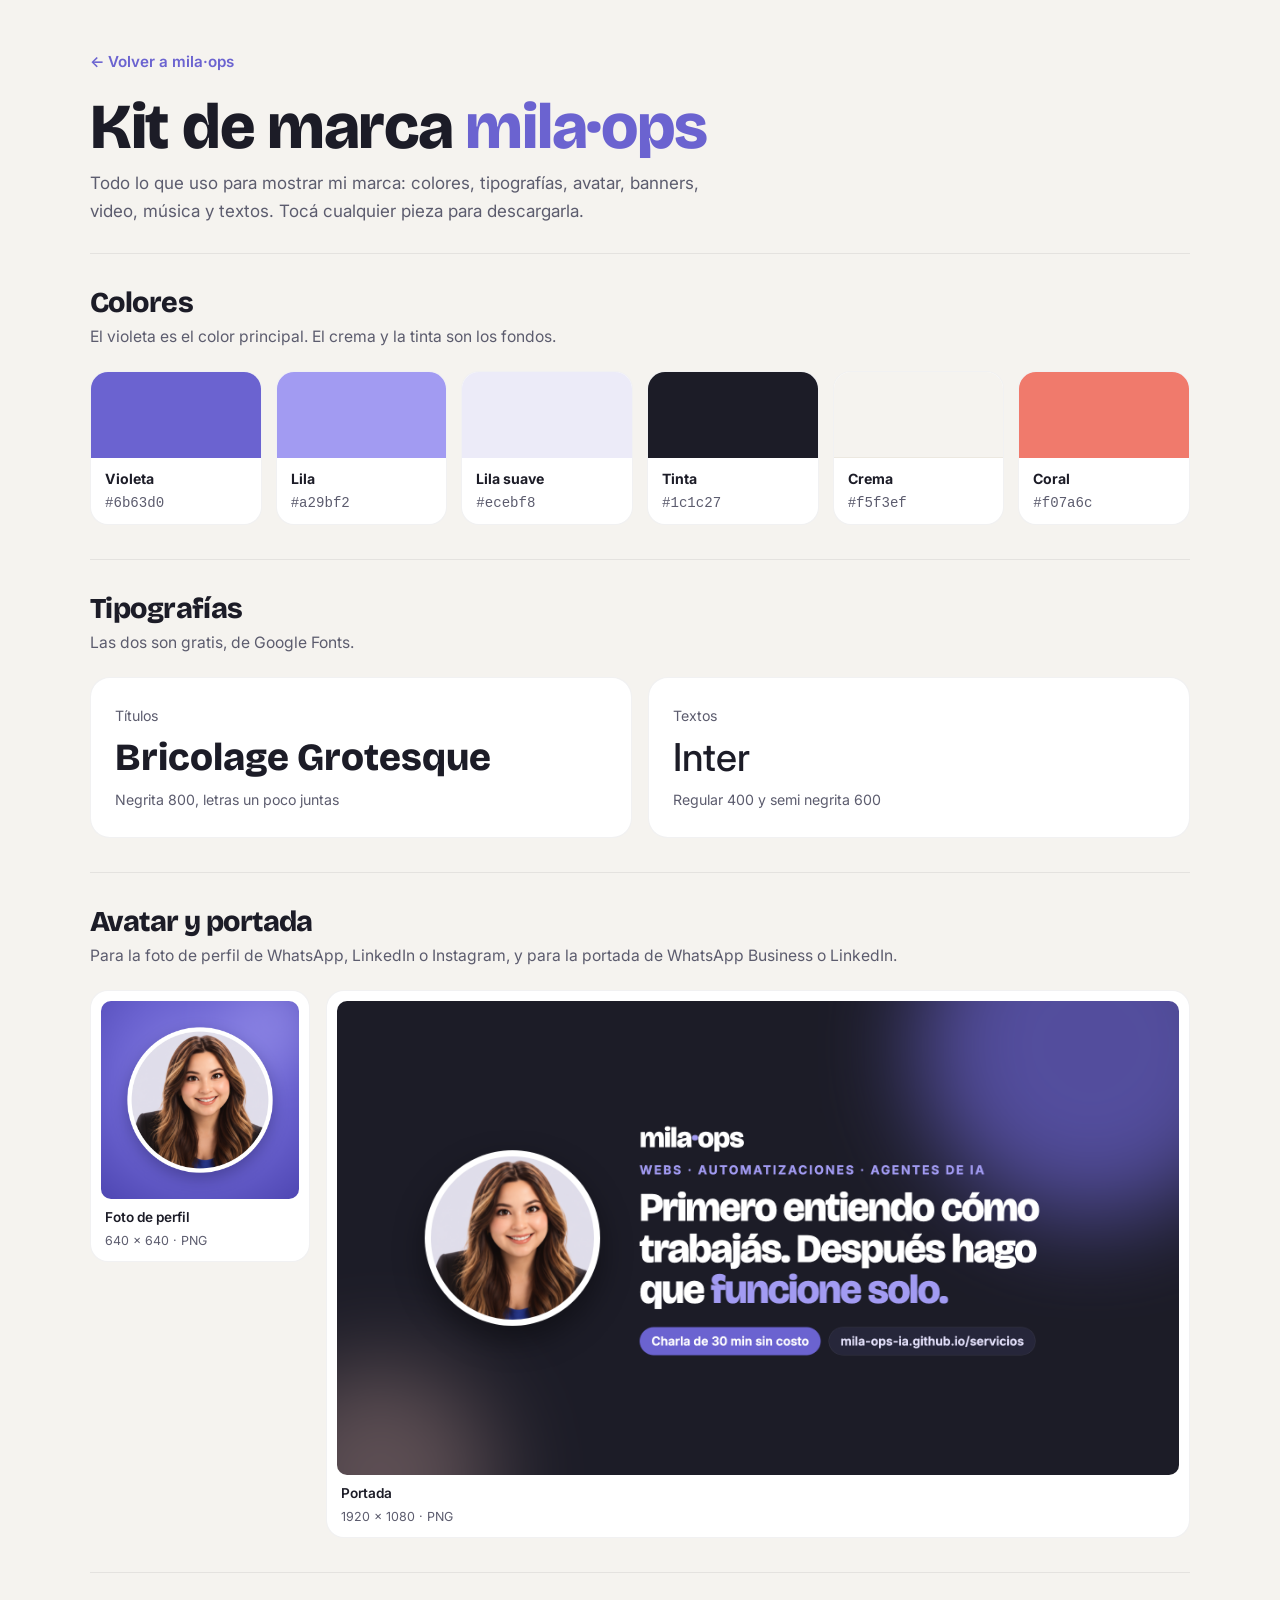
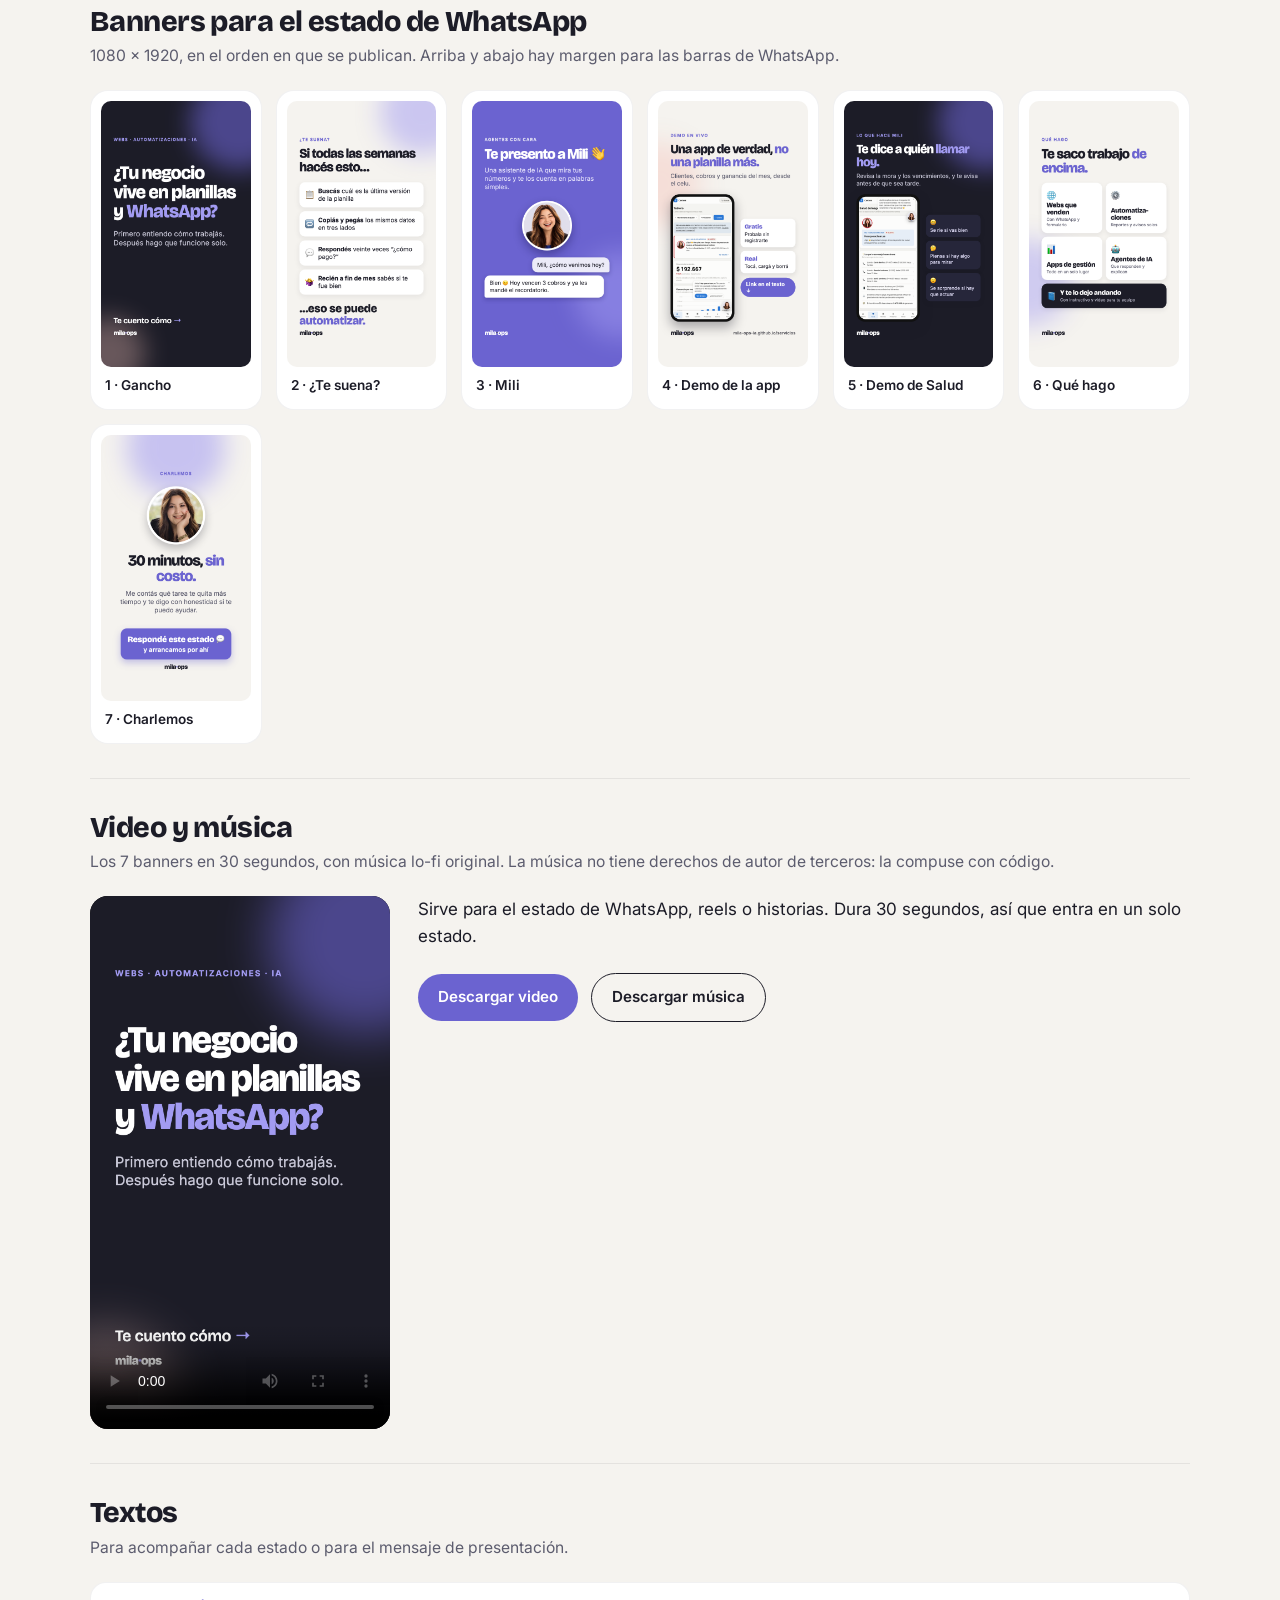
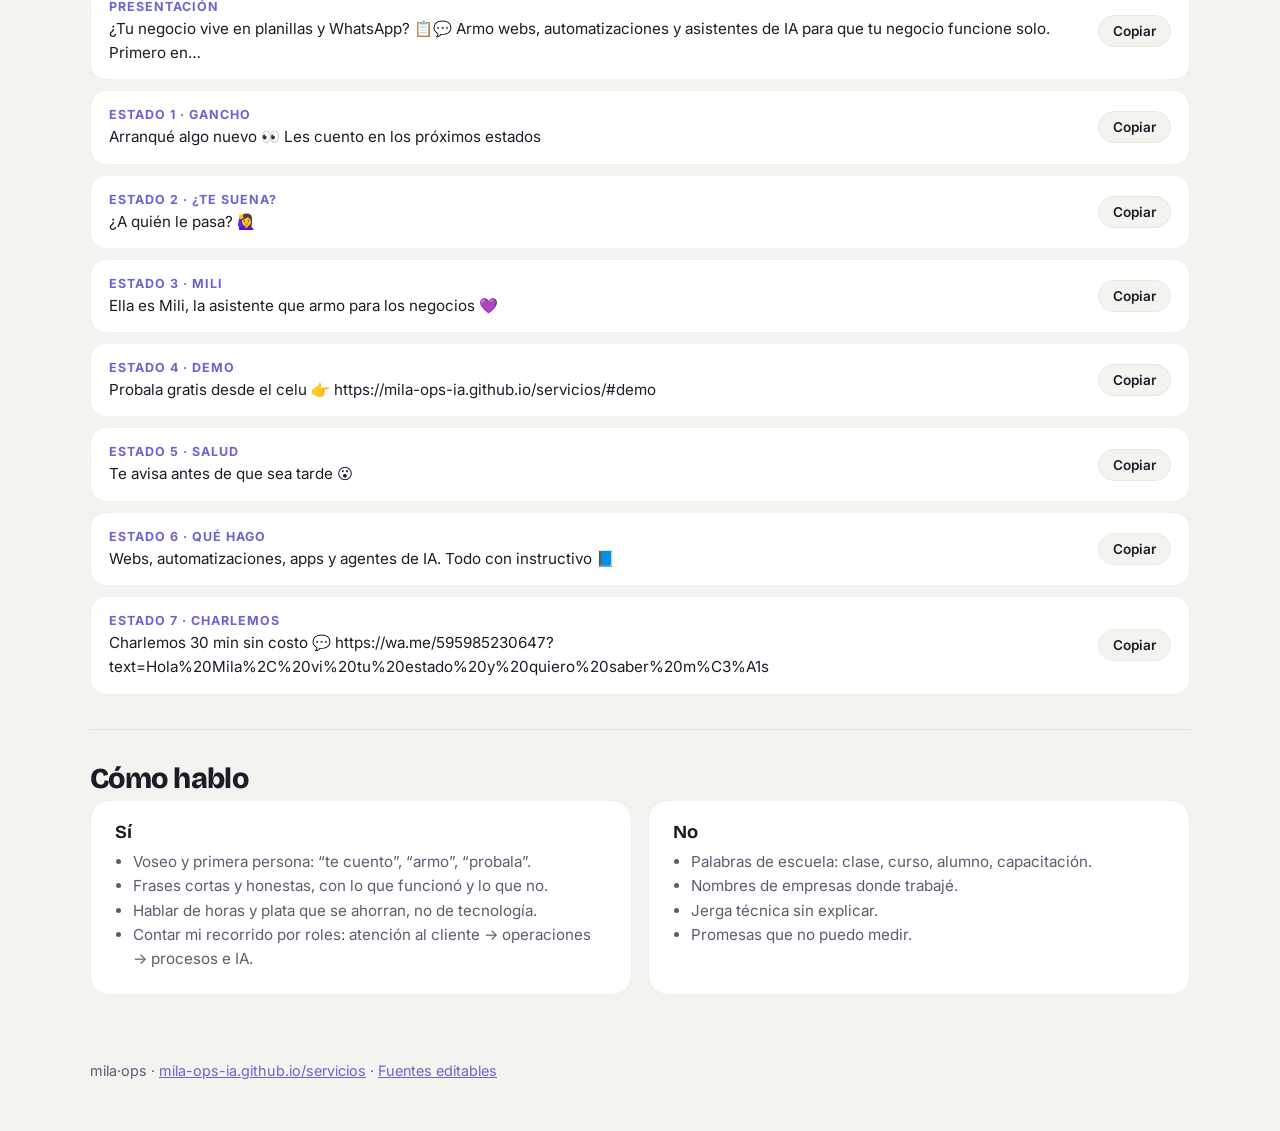
==== kit/index.html @ e4c12450 "Kit de marca, WhatsApp en el formulario y enlace al kit Co-Authored-By: Claude Opus 5.5 <noreply@ant" ====
<!doctype html>
<html lang="es">
<head>
<meta charset="utf-8">
<meta name="viewport" content="width=device-width, initial-scale=1">
<title>Kit de marca · mila·ops</title>
<meta name="description" content="Colores, tipografías, avatar, banners, video y textos de la marca mila·ops.">
<link rel="icon" href="data:image/svg+xml,%3Csvg xmlns='http://www.w3.org/2000/svg' viewBox='0 0 64 64'%3E%3Crect width='64' height='64' rx='18' fill='%236b63d0'/%3E%3Ctext x='32' y='44' font-family='Arial' font-weight='800' font-size='34' text-anchor='middle' fill='white'%3Em%3C/text%3E%3C/svg%3E">
<link rel="preconnect" href="https://fonts.googleapis.com">
<link rel="preconnect" href="https://fonts.gstatic.com" crossorigin>
<link href="https://fonts.googleapis.com/css2?family=Bricolage+Grotesque:opsz,wght@12..96,600;12..96,800&family=Inter:wght@400;500;600&display=swap" rel="stylesheet">
<style>
  :root{--crema:#f5f3ef;--crema-2:#ece8e0;--tinta:#1c1c27;--gris:#5c5c6e;--violeta:#6b63d0;--violeta-osc:#4f47b3;--lila:#a29bf2;--lila-suave:#ecebf8;--coral:#f07a6c;
    --display:"Bricolage Grotesque","Inter",system-ui,sans-serif;--texto:"Inter",system-ui,sans-serif}
  *{box-sizing:border-box}
  body{margin:0;background:var(--crema);color:var(--tinta);font-family:var(--texto);font-size:17px;line-height:1.6;-webkit-font-smoothing:antialiased}
  img,video{max-width:100%;display:block}
  a{color:var(--violeta)}
  .c{width:min(1100px,100% - 32px);margin-inline:auto}
  header{padding:48px 0 28px}
  .volver{font-weight:600;text-decoration:none;font-size:.95rem}
  h1,h2,h3{font-family:var(--display);letter-spacing:-.02em;line-height:1.05;margin:0}
  h1{font-size:clamp(2.4rem,6vw,4rem);font-weight:800;margin:18px 0 10px}
  h1 span{color:var(--violeta)}
  header p{color:var(--gris);max-width:640px;margin:0}
  section{padding:34px 0;border-top:1px solid rgba(28,28,39,.08)}
  h2{font-size:1.8rem;font-weight:800;margin-bottom:6px}
  .sub{color:var(--gris);margin:0 0 22px;font-size:.98rem}
  .colores{display:grid;grid-template-columns:repeat(auto-fill,minmax(150px,1fr));gap:14px}
  .color{background:#fff;border-radius:18px;overflow:hidden;border:1px solid rgba(28,28,39,.06)}
  .color div{height:86px}
  .color p{margin:0;padding:10px 14px;font-size:.88rem}
  .color b{display:block}
  .color code{color:var(--gris)}
  .tipos{display:grid;grid-template-columns:1fr 1fr;gap:16px}
  .tipo{background:#fff;border-radius:20px;padding:24px;border:1px solid rgba(28,28,39,.06)}
  .tipo .muestra{font-size:2.4rem;line-height:1.1;margin:6px 0 8px}
  .tipo small{color:var(--gris)}
  .grilla{display:grid;grid-template-columns:repeat(auto-fill,minmax(150px,1fr));gap:14px}
  .pieza{background:#fff;border-radius:18px;padding:10px;border:1px solid rgba(28,28,39,.06);text-decoration:none;color:inherit;transition:transform .2s}
  .pieza:hover{transform:translateY(-3px)}
  .pieza img{border-radius:10px}
  .pieza span{display:block;font-size:.85rem;font-weight:600;padding:8px 4px 2px}
  .pieza small{display:block;color:var(--gris);font-size:.78rem;padding:0 4px}
  .perfil{display:grid;grid-template-columns:220px 1fr;gap:16px;align-items:start}
  .video{display:grid;grid-template-columns:300px 1fr;gap:28px;align-items:start}
  .video video{border-radius:18px;background:#000;width:100%}
  .boton{display:inline-flex;align-items:center;gap:8px;padding:11px 20px;border-radius:999px;background:var(--violeta);color:#fff;font-weight:600;text-decoration:none;font-size:.95rem;margin:6px 8px 0 0}
  .boton.borde{background:transparent;color:var(--tinta);border:1.5px solid var(--tinta)}
  .textos{display:grid;gap:10px}
  .texto{background:#fff;border-radius:16px;padding:14px 18px;border:1px solid rgba(28,28,39,.06);display:flex;justify-content:space-between;gap:14px;align-items:center}
  .texto p{margin:0;font-size:.95rem;min-width:0;overflow-wrap:anywhere}
  .texto b{font-size:.78rem;letter-spacing:.08em;text-transform:uppercase;color:var(--violeta);display:block}
  .copiar{flex:none;border:1.5px solid var(--crema-2);background:var(--crema);border-radius:999px;padding:7px 14px;font:600 .85rem var(--texto);cursor:pointer;color:var(--tinta)}
  .voz{display:grid;grid-template-columns:1fr 1fr;gap:16px}
  .voz div{background:#fff;border-radius:20px;padding:22px 24px;border:1px solid rgba(28,28,39,.06)}
  .voz h3{font-size:1.15rem;margin-bottom:8px}
  .voz ul{margin:0;padding-left:18px;color:var(--gris);font-size:.95rem}
  footer{padding:30px 0 50px;color:var(--gris);font-size:.9rem}
  @media (max-width:720px){.tipos,.perfil,.video,.voz{grid-template-columns:1fr}.video video{max-width:300px}}
</style>
</head>
<body>
<header class="c">
  <a class="volver" href="../">← Volver a mila·ops</a>
  <h1>Kit de marca <span>mila·ops</span></h1>
  <p>Todo lo que uso para mostrar mi marca: colores, tipografías, avatar, banners, video, música y textos. Tocá cualquier pieza para descargarla.</p>
</header>

<main class="c">
  <section>
    <h2>Colores</h2>
    <p class="sub">El violeta es el color principal. El crema y la tinta son los fondos.</p>
    <div class="colores">
      <div class="color"><div style="background:#6b63d0"></div><p><b>Violeta</b><code>#6b63d0</code></p></div>
      <div class="color"><div style="background:#a29bf2"></div><p><b>Lila</b><code>#a29bf2</code></p></div>
      <div class="color"><div style="background:#ecebf8"></div><p><b>Lila suave</b><code>#ecebf8</code></p></div>
      <div class="color"><div style="background:#1c1c27"></div><p><b>Tinta</b><code>#1c1c27</code></p></div>
      <div class="color"><div style="background:#f5f3ef;border-bottom:1px solid #ece8e0"></div><p><b>Crema</b><code>#f5f3ef</code></p></div>
      <div class="color"><div style="background:#f07a6c"></div><p><b>Coral</b><code>#f07a6c</code></p></div>
    </div>
  </section>

  <section>
    <h2>Tipografías</h2>
    <p class="sub">Las dos son gratis, de Google Fonts.</p>
    <div class="tipos">
      <div class="tipo"><small>Títulos</small><div class="muestra" style="font-family:var(--display);font-weight:800">Bricolage Grotesque</div><small>Negrita 800, letras un poco juntas</small></div>
      <div class="tipo"><small>Textos</small><div class="muestra" style="font-family:var(--texto);font-weight:500">Inter</div><small>Regular 400 y semi negrita 600</small></div>
    </div>
  </section>

  <section>
    <h2>Avatar y portada</h2>
    <p class="sub">Para la foto de perfil de WhatsApp, LinkedIn o Instagram, y para la portada de WhatsApp Business o LinkedIn.</p>
    <div class="perfil">
      <a class="pieza" href="perfil/perfil-avatar-mili.png" download><img src="perfil/perfil-avatar-mili.png" alt="Foto de perfil con Mili"><span>Foto de perfil</span><small>640 × 640 · PNG</small></a>
      <a class="pieza" href="perfil/perfil-banner-portada.png" download><img src="perfil/perfil-banner-portada.png" alt="Portada de mila·ops"><span>Portada</span><small>1920 × 1080 · PNG</small></a>
    </div>
  </section>

  <section>
    <h2>Banners para el estado de WhatsApp</h2>
    <p class="sub">1080 × 1920, en el orden en que se publican. Arriba y abajo hay margen para las barras de WhatsApp.</p>
    <div class="grilla">
      <a class="pieza" href="banners/1-gancho.png" download><img src="banners/1-gancho.png" alt="" loading="lazy"><span>1 · Gancho</span></a>
      <a class="pieza" href="banners/2-te-suena.png" download><img src="banners/2-te-suena.png" alt="" loading="lazy"><span>2 · ¿Te suena?</span></a>
      <a class="pieza" href="banners/3-mili.png" download><img src="banners/3-mili.png" alt="" loading="lazy"><span>3 · Mili</span></a>
      <a class="pieza" href="banners/4-demo-app.png" download><img src="banners/4-demo-app.png" alt="" loading="lazy"><span>4 · Demo de la app</span></a>
      <a class="pieza" href="banners/5-demo-salud.png" download><img src="banners/5-demo-salud.png" alt="" loading="lazy"><span>5 · Demo de Salud</span></a>
      <a class="pieza" href="banners/6-que-hago.png" download><img src="banners/6-que-hago.png" alt="" loading="lazy"><span>6 · Qué hago</span></a>
      <a class="pieza" href="banners/7-charlemos.png" download><img src="banners/7-charlemos.png" alt="" loading="lazy"><span>7 · Charlemos</span></a>
    </div>
  </section>

  <section>
    <h2>Video y música</h2>
    <p class="sub">Los 7 banners en 30 segundos, con música lo-fi original. La música no tiene derechos de autor de terceros: la compuse con código.</p>
    <div class="video">
      <video src="video-estado-mila-ops.mp4" controls playsinline preload="metadata" poster="banners/1-gancho.png"></video>
      <div>
        <p style="margin-top:0">Sirve para el estado de WhatsApp, reels o historias. Dura 30 segundos, así que entra en un solo estado.</p>
        <a class="boton" href="video-estado-mila-ops.mp4" download>Descargar video</a>
        <a class="boton borde" href="musica-lofi-original.m4a" download>Descargar música</a>
      </div>
    </div>
  </section>

  <section>
    <h2>Textos</h2>
    <p class="sub">Para acompañar cada estado o para el mensaje de presentación.</p>
    <div class="textos" id="textos"></div>
  </section>

  <section>
    <h2>Cómo hablo</h2>
    <div class="voz">
      <div><h3>Sí</h3><ul>
        <li>Voseo y primera persona: “te cuento”, “armo”, “probala”.</li>
        <li>Frases cortas y honestas, con lo que funcionó y lo que no.</li>
        <li>Hablar de horas y plata que se ahorran, no de tecnología.</li>
        <li>Contar mi recorrido por roles: atención al cliente → operaciones → procesos e IA.</li>
      </ul></div>
      <div><h3>No</h3><ul>
        <li>Palabras de escuela: clase, curso, alumno, capacitación.</li>
        <li>Nombres de empresas donde trabajé.</li>
        <li>Jerga técnica sin explicar.</li>
        <li>Promesas que no puedo medir.</li>
      </ul></div>
    </div>
  </section>
</main>

<footer class="c">mila·ops · <a href="../">mila-ops-ia.github.io/servicios</a> · <a href="https://github.com/mila-ops-ia/servicios/tree/main/kit/fuentes">Fuentes editables</a></footer>

<script>
  const WA = "https://wa.me/595985230647?text=Hola%20Mila%2C%20vi%20tu%20estado%20y%20quiero%20saber%20m%C3%A1s";
  const textos = [
    ["Presentación", `¿Tu negocio vive en planillas y WhatsApp? 📋💬\n\nArmo webs, automatizaciones y asistentes de IA para que tu negocio funcione solo. Primero entiendo cómo trabajás, después lo automatizo.\n\n👉 Probá la demo gratis: https://mila-ops-ia.github.io/servicios/#demo\n\n💬 Escribime y charlamos 30 minutos sin costo:\n${WA}`],
    ["Estado 1 · Gancho", "Arranqué algo nuevo 👀 Les cuento en los próximos estados"],
    ["Estado 2 · ¿Te suena?", "¿A quién le pasa? 🙋‍♀️"],
    ["Estado 3 · Mili", "Ella es Mili, la asistente que armo para los negocios 💜"],
    ["Estado 4 · Demo", "Probala gratis desde el celu 👉 https://mila-ops-ia.github.io/servicios/#demo"],
    ["Estado 5 · Salud", "Te avisa antes de que sea tarde 😮"],
    ["Estado 6 · Qué hago", "Webs, automatizaciones, apps y agentes de IA. Todo con instructivo 📘"],
    ["Estado 7 · Charlemos", `Charlemos 30 min sin costo 💬 ${WA}`],
  ];
  const caja = document.getElementById("textos");
  textos.forEach(([titulo, texto]) => {
    const d = document.createElement("div"); d.className = "texto";
    const p = document.createElement("p");
    const b = document.createElement("b"); b.textContent = titulo;
    p.append(b, document.createTextNode(texto.length > 140 ? texto.slice(0, 140) + "…" : texto));
    const btn = document.createElement("button"); btn.className = "copiar"; btn.textContent = "Copiar";
    btn.onclick = async () => {
      try { await navigator.clipboard.writeText(texto); btn.textContent = "¡Copiado!"; }
      catch (e) { btn.textContent = "No se pudo"; }
      setTimeout(() => btn.textContent = "Copiar", 1800);
    };
    d.append(p, btn); caja.append(d);
  });
</script>
</body>
</html>
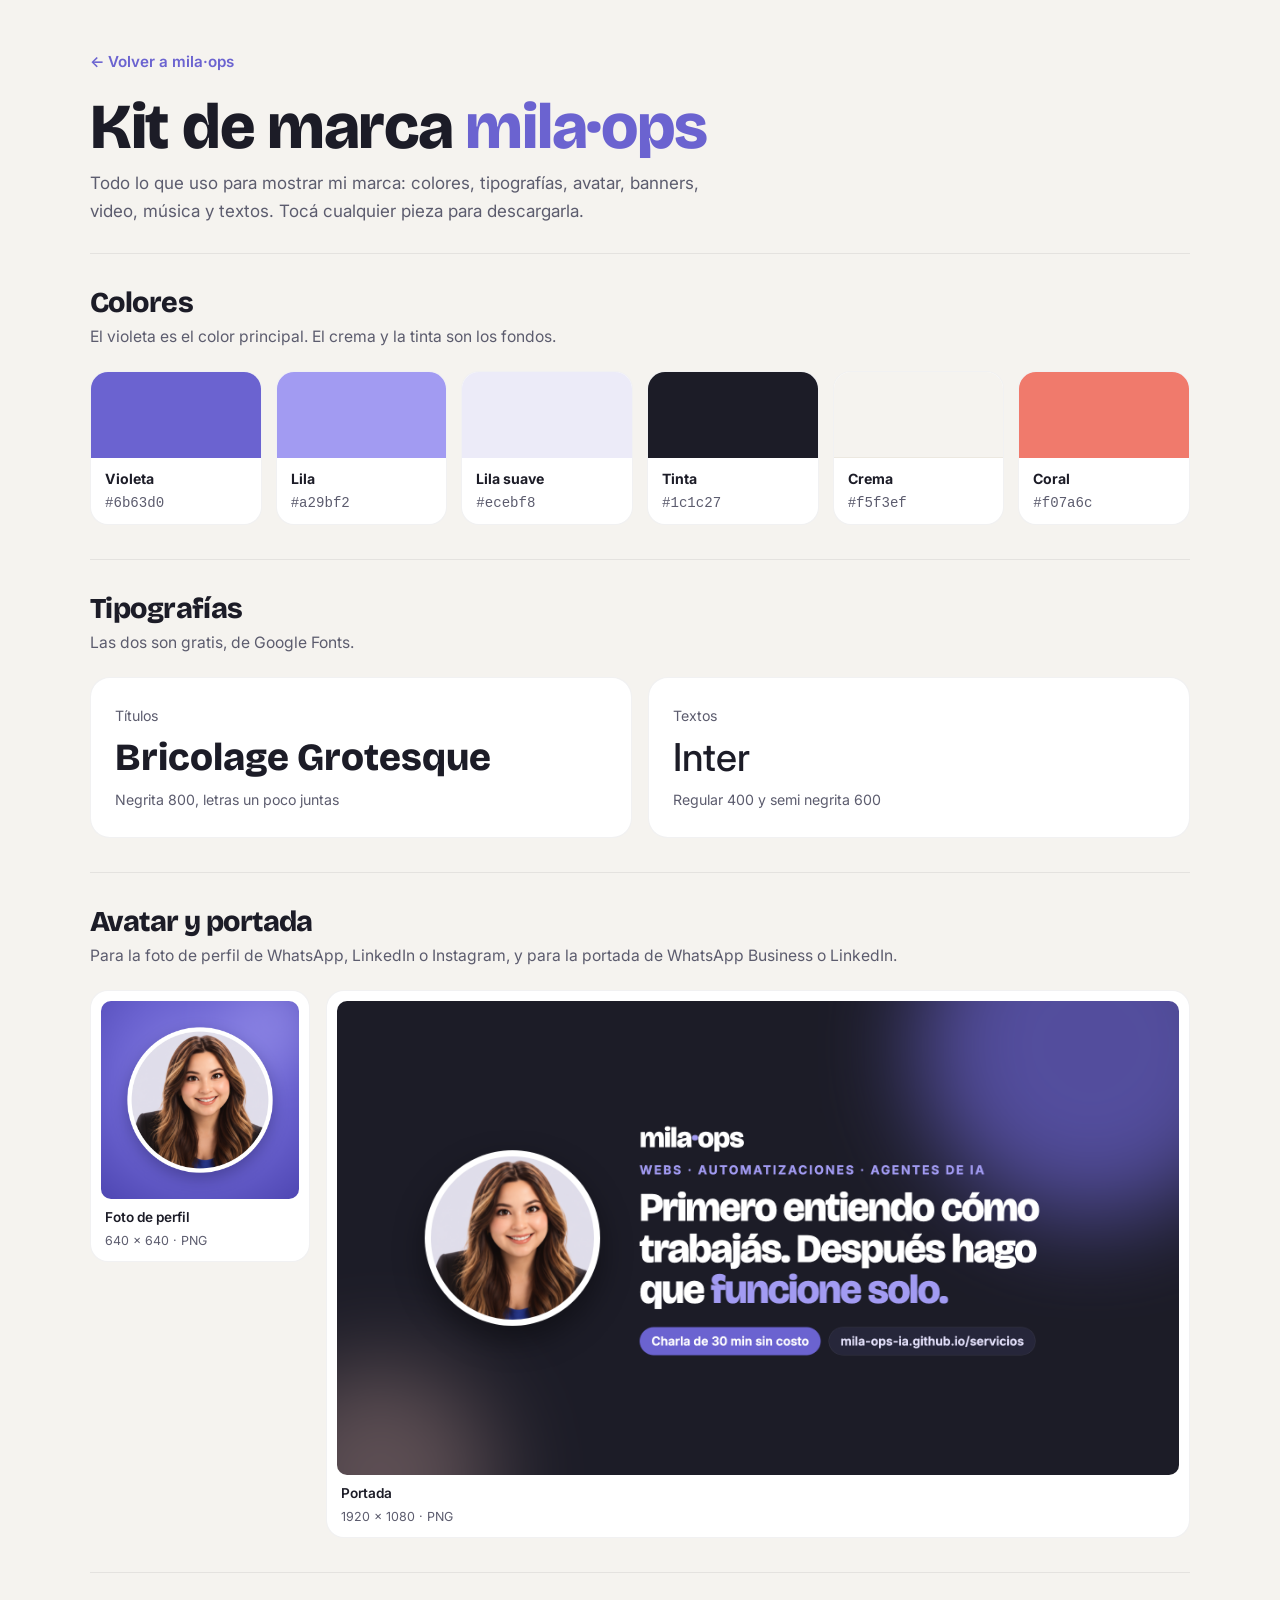
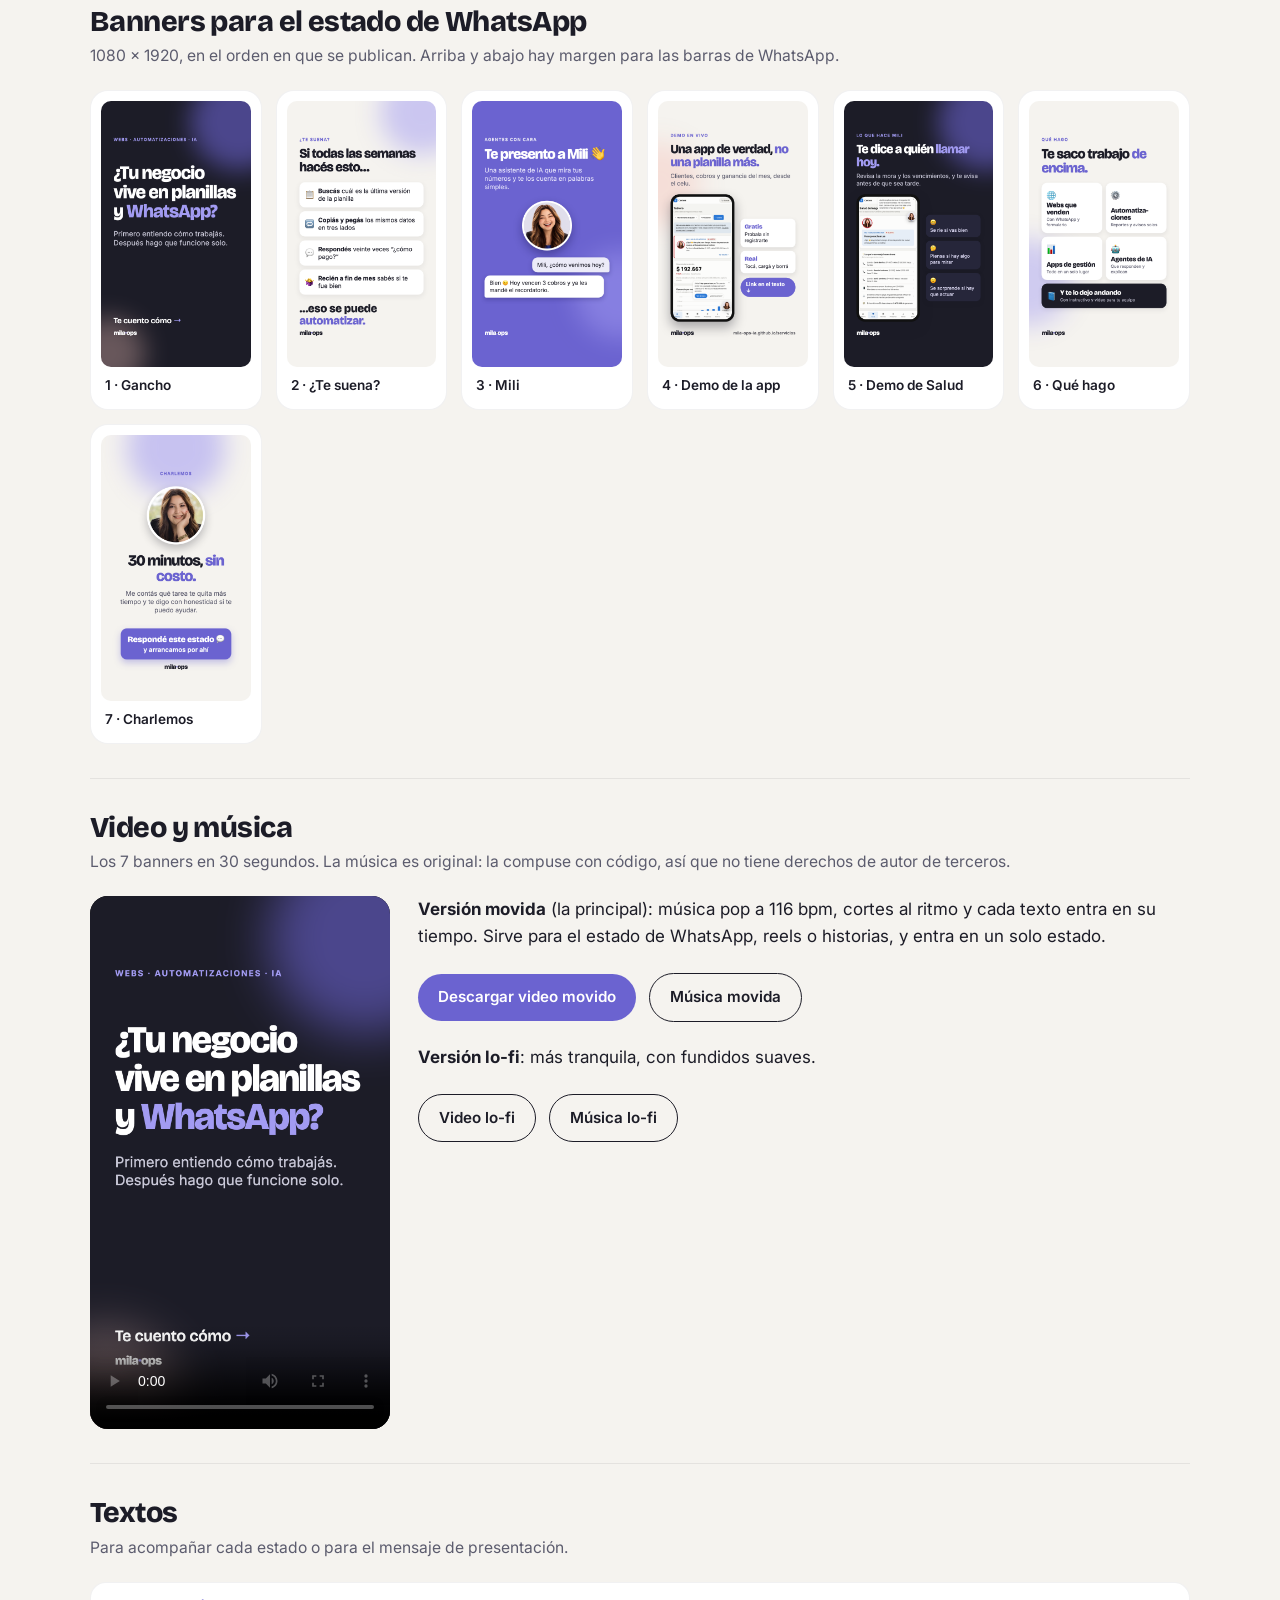
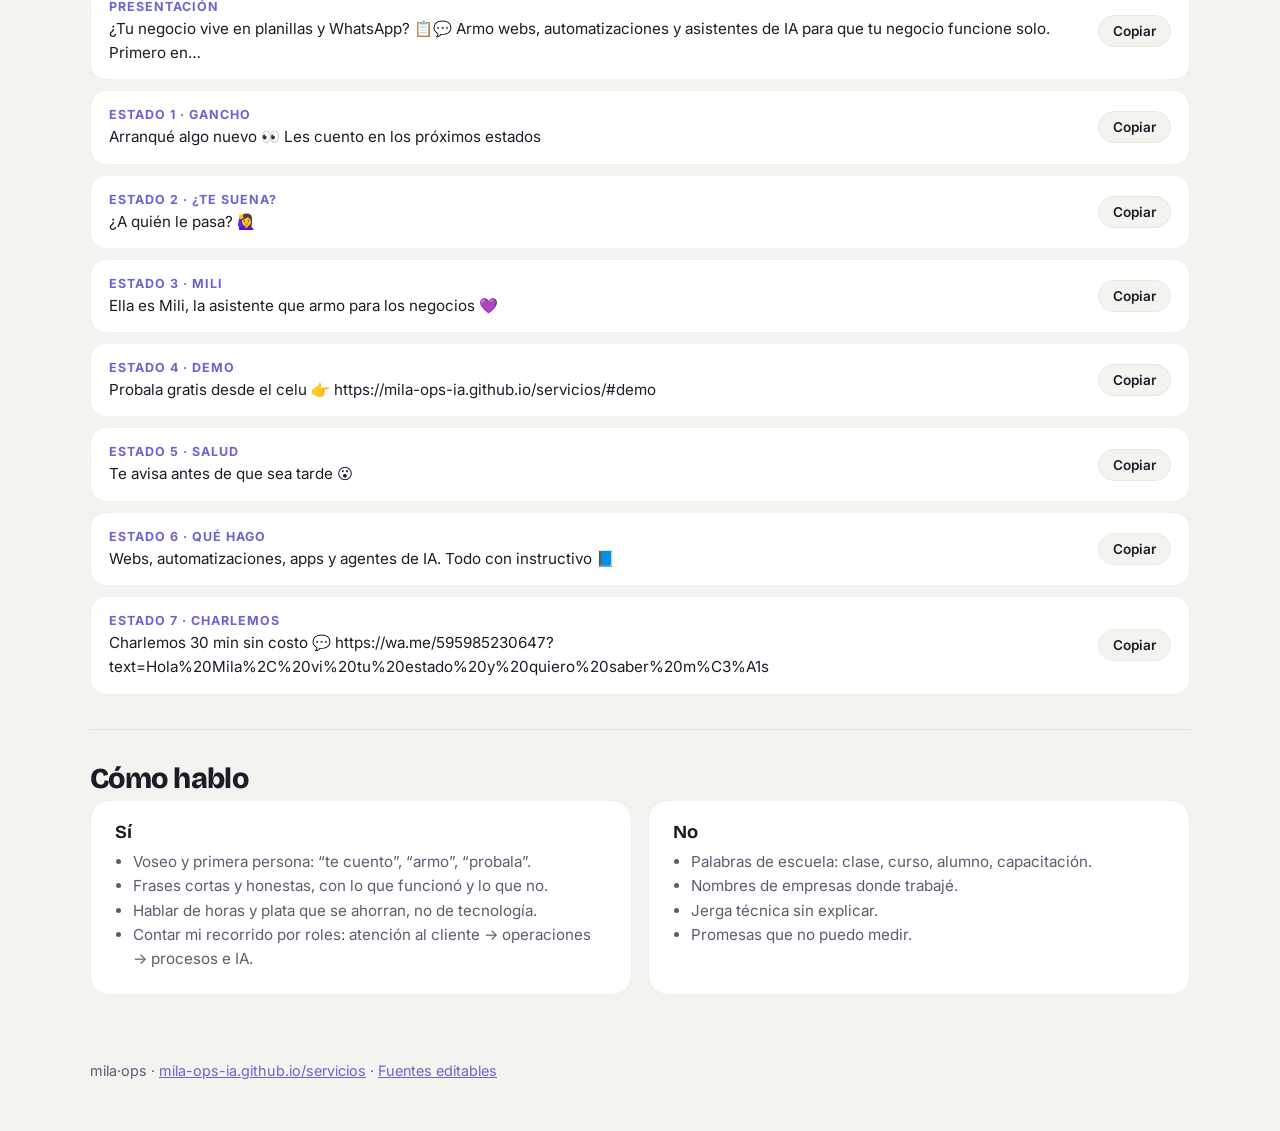
==== commit c16f0eab: "Video movido con música pop original y texto animado al ritmo Co-Authored-By: Claude Opus 5.5 <norep" ====
--- a/kit/index.html
+++ b/kit/index.html
@@ -115,13 +115,16 @@
 
   <section>
     <h2>Video y música</h2>
-    <p class="sub">Los 7 banners en 30 segundos, con música lo-fi original. La música no tiene derechos de autor de terceros: la compuse con código.</p>
+    <p class="sub">Los 7 banners en 30 segundos. La música es original: la compuse con código, así que no tiene derechos de autor de terceros.</p>
     <div class="video">
-      <video src="video-estado-mila-ops.mp4" controls playsinline preload="metadata" poster="banners/1-gancho.png"></video>
+      <video src="video-estado-movido.mp4" controls playsinline preload="metadata" poster="banners/1-gancho.png"></video>
       <div>
-        <p style="margin-top:0">Sirve para el estado de WhatsApp, reels o historias. Dura 30 segundos, así que entra en un solo estado.</p>
-        <a class="boton" href="video-estado-mila-ops.mp4" download>Descargar video</a>
-        <a class="boton borde" href="musica-lofi-original.m4a" download>Descargar música</a>
+        <p style="margin-top:0"><b>Versión movida</b> (la principal): música pop a 116 bpm, cortes al ritmo y cada texto entra en su tiempo. Sirve para el estado de WhatsApp, reels o historias, y entra en un solo estado.</p>
+        <a class="boton" href="video-estado-movido.mp4" download>Descargar video movido</a>
+        <a class="boton borde" href="musica-movida-original.m4a" download>Música movida</a>
+        <p style="margin-top:22px"><b>Versión lo-fi</b>: más tranquila, con fundidos suaves.</p>
+        <a class="boton borde" href="video-estado-mila-ops.mp4" download>Video lo-fi</a>
+        <a class="boton borde" href="musica-lofi-original.m4a" download>Música lo-fi</a>
       </div>
     </div>
   </section>
